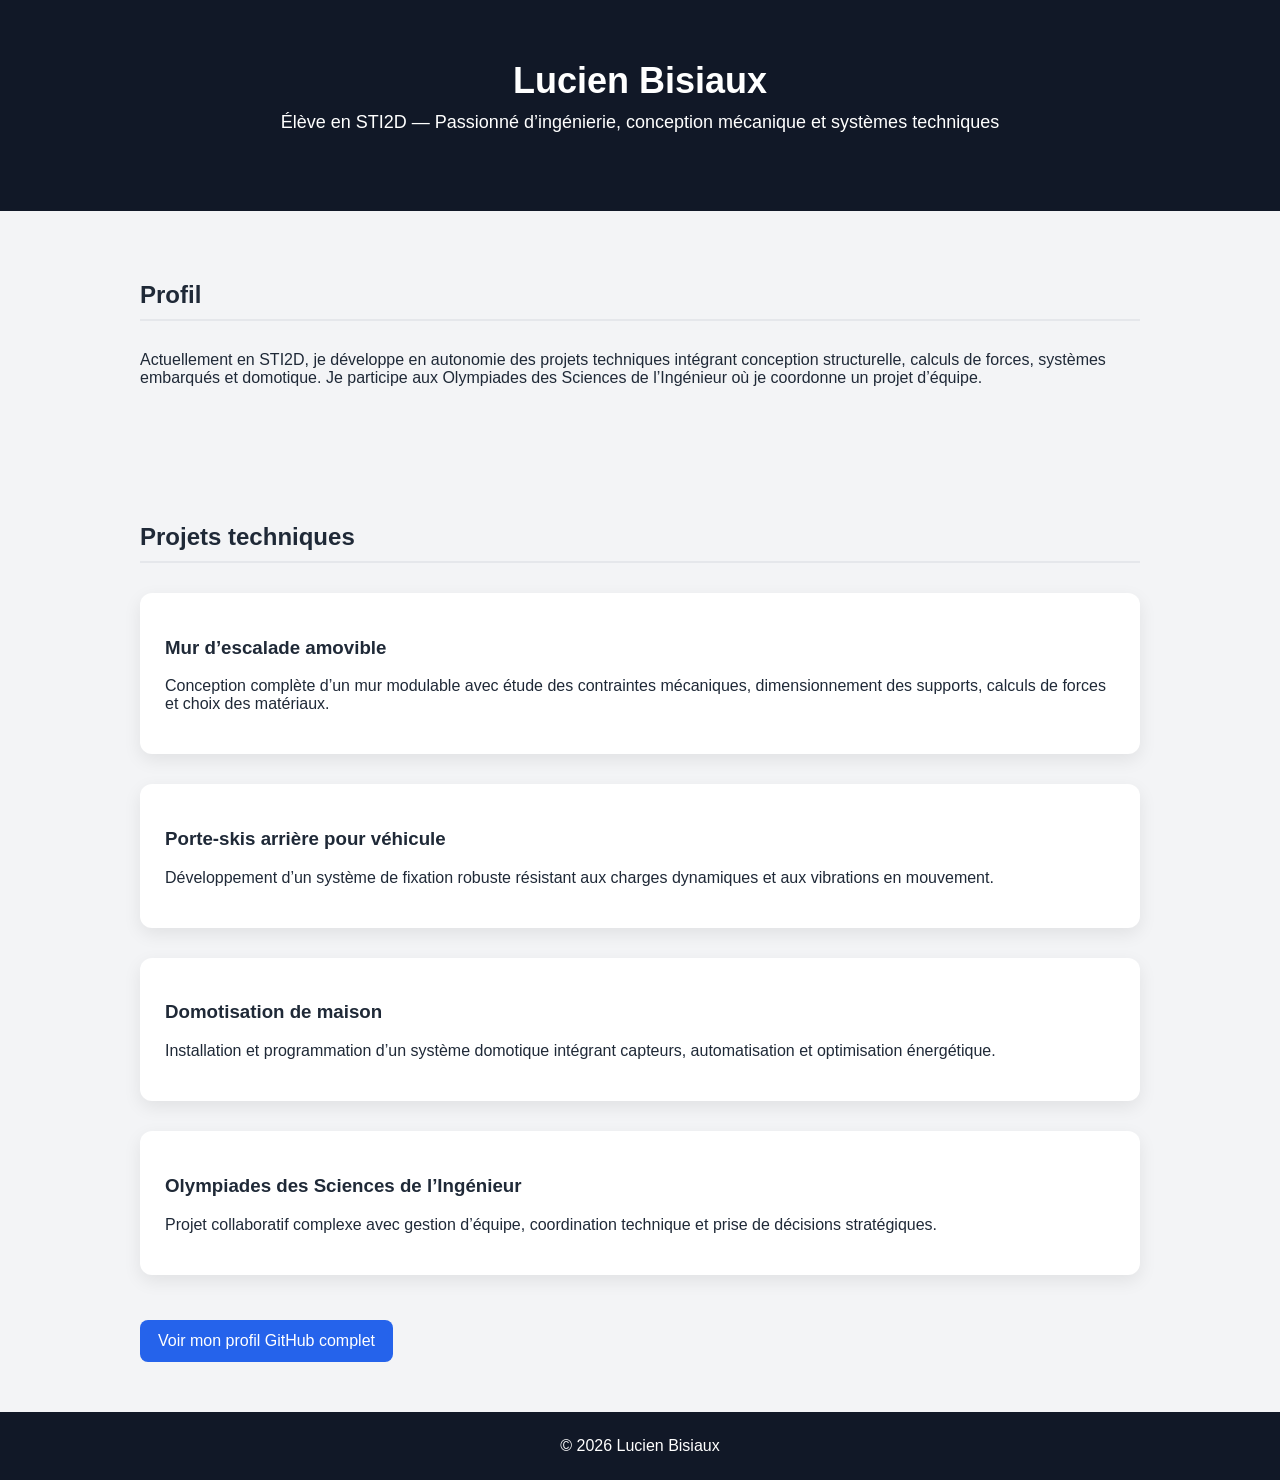
==== index.html @ a981621e "Create index.html" ====
<!DOCTYPE html>
<html lang="fr">
<head>
<meta charset="UTF-8">
<title>Lucien Bisiaux - Portfolio</title>
<style>
body {
    font-family: Arial, sans-serif;
    margin: 0;
    background-color: #f3f4f6;
    color: #1f2937;
}
header {
    background: #111827;
    color: white;
    padding: 60px 20px;
    text-align: center;
}
header h1 {
    margin: 0;
    font-size: 36px;
}
header p {
    margin-top: 10px;
    font-size: 18px;
}
section {
    max-width: 1000px;
    margin: auto;
    padding: 50px 20px;
}
.project {
    background: white;
    padding: 25px;
    margin-bottom: 30px;
    border-radius: 12px;
    box-shadow: 0 6px 18px rgba(0,0,0,0.08);
}
h2 {
    margin-bottom: 30px;
    border-bottom: 2px solid #e5e7eb;
    padding-bottom: 10px;
}
.button {
    display: inline-block;
    padding: 12px 18px;
    background: #2563eb;
    color: white;
    text-decoration: none;
    border-radius: 8px;
    margin-top: 15px;
}
footer {
    background: #111827;
    color: white;
    text-align: center;
    padding: 25px;
}
</style>
</head>
<body>

<header>
<h1>Lucien Bisiaux</h1>
<p>Élève en STI2D — Passionné d’ingénierie, conception mécanique et systèmes techniques</p>
</header>

<section>
<h2>Profil</h2>
<p>
Actuellement en STI2D, je développe en autonomie des projets techniques intégrant
conception structurelle, calculs de forces, systèmes embarqués et domotique.
Je participe aux Olympiades des Sciences de l’Ingénieur où je coordonne un projet d’équipe.
</p>
</section>

<section>
<h2>Projets techniques</h2>

<div class="project">
<h3>Mur d’escalade amovible</h3>
<p>
Conception complète d’un mur modulable avec étude des contraintes mécaniques,
dimensionnement des supports, calculs de forces et choix des matériaux.
</p>
</div>

<div class="project">
<h3>Porte-skis arrière pour véhicule</h3>
<p>
Développement d’un système de fixation robuste résistant aux charges dynamiques
et aux vibrations en mouvement.
</p>
</div>

<div class="project">
<h3>Domotisation de maison</h3>
<p>
Installation et programmation d’un système domotique intégrant capteurs,
automatisation et optimisation énergétique.
</p>
</div>

<div class="project">
<h3>Olympiades des Sciences de l’Ingénieur</h3>
<p>
Projet collaboratif complexe avec gestion d’équipe, coordination technique
et prise de décisions stratégiques.
</p>
</div>

<a class="button" href="https://github.com/LucienBisiaux" target="_blank">
Voir mon profil GitHub complet
</a>

</section>

<footer>
© 2026 Lucien Bisiaux
</footer>

</body>
</html>
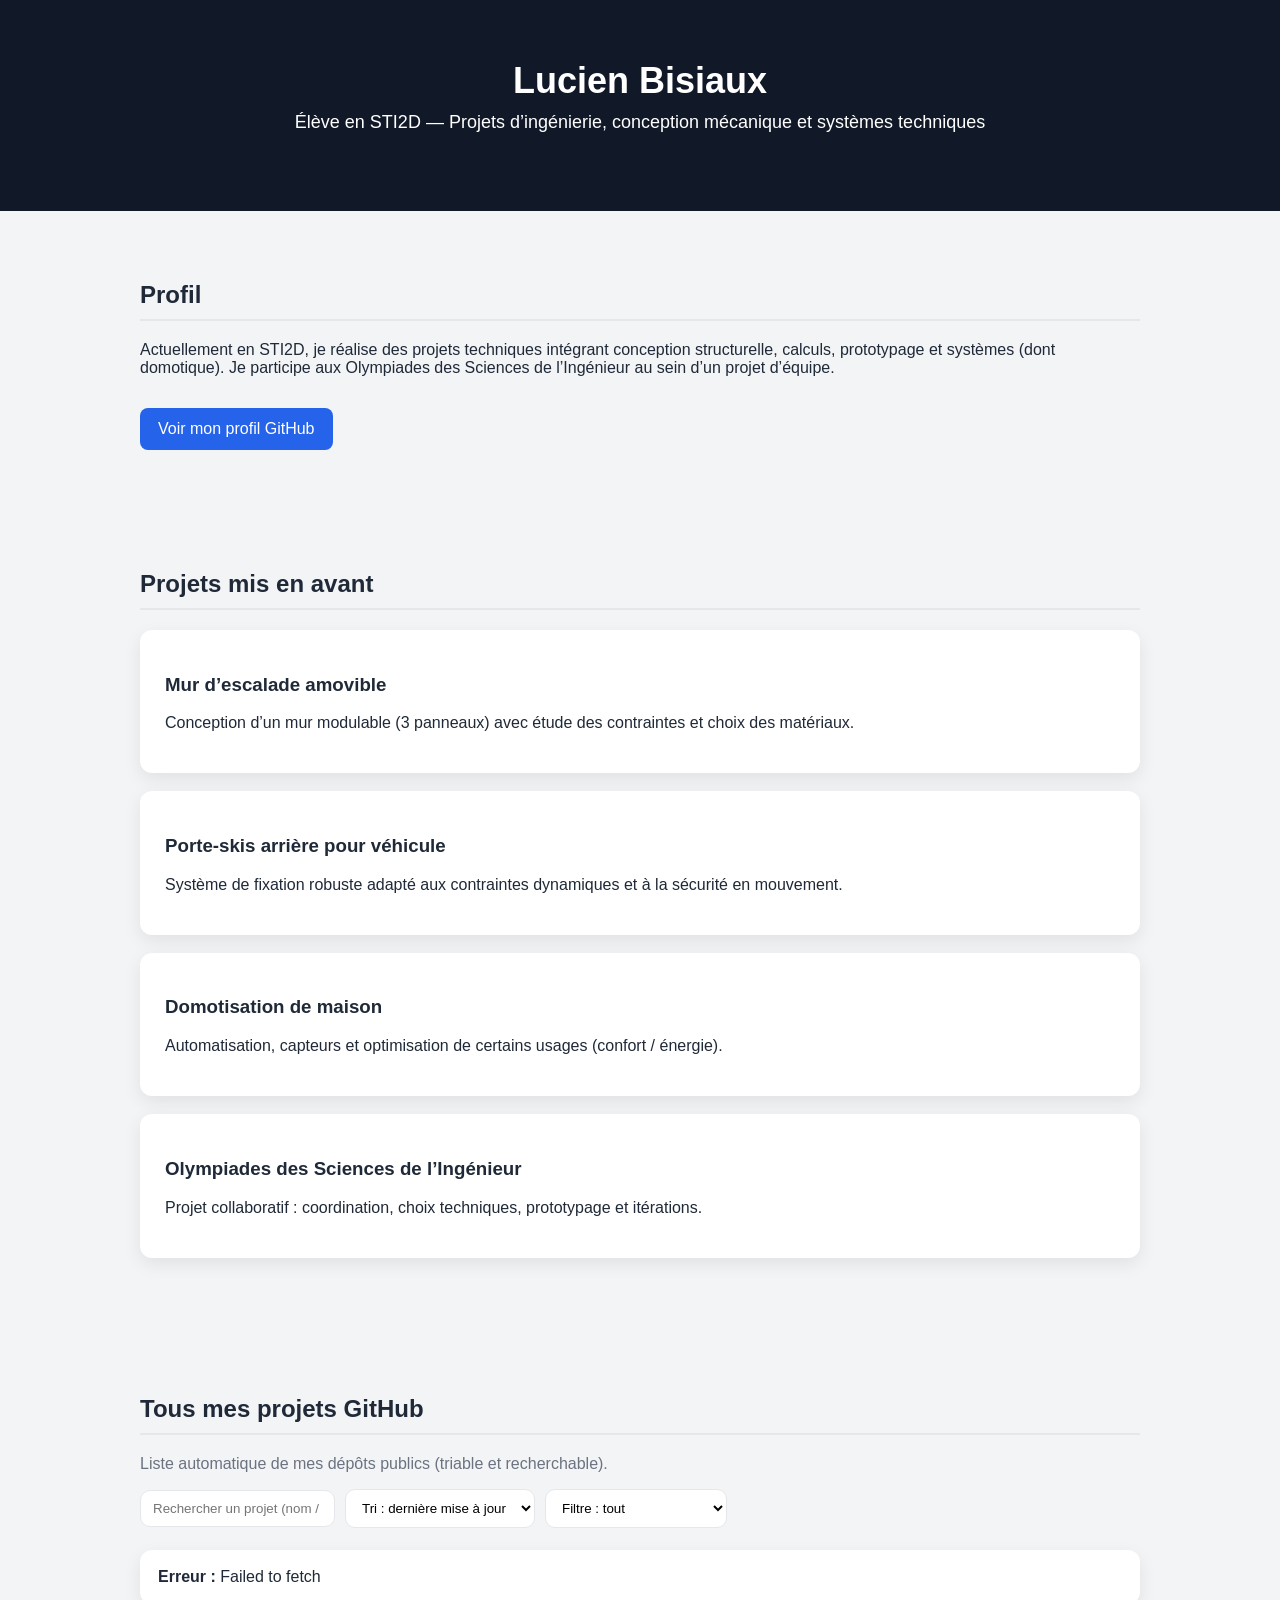
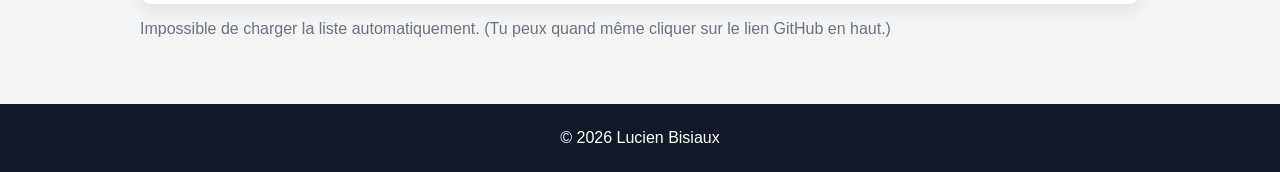
==== commit 3b66fb0c: "Update index.html" ====
--- a/index.html
+++ b/index.html
@@ -2,122 +2,191 @@
 <html lang="fr">
 <head>
 <meta charset="UTF-8">
+<meta name="viewport" content="width=device-width, initial-scale=1.0">
 <title>Lucien Bisiaux - Portfolio</title>
 <style>
-body {
-    font-family: Arial, sans-serif;
-    margin: 0;
-    background-color: #f3f4f6;
-    color: #1f2937;
-}
-header {
-    background: #111827;
-    color: white;
-    padding: 60px 20px;
-    text-align: center;
-}
-header h1 {
-    margin: 0;
-    font-size: 36px;
-}
-header p {
-    margin-top: 10px;
-    font-size: 18px;
-}
-section {
-    max-width: 1000px;
-    margin: auto;
-    padding: 50px 20px;
-}
-.project {
-    background: white;
-    padding: 25px;
-    margin-bottom: 30px;
-    border-radius: 12px;
-    box-shadow: 0 6px 18px rgba(0,0,0,0.08);
-}
-h2 {
-    margin-bottom: 30px;
-    border-bottom: 2px solid #e5e7eb;
-    padding-bottom: 10px;
-}
-.button {
-    display: inline-block;
-    padding: 12px 18px;
-    background: #2563eb;
-    color: white;
-    text-decoration: none;
-    border-radius: 8px;
-    margin-top: 15px;
-}
-footer {
-    background: #111827;
-    color: white;
-    text-align: center;
-    padding: 25px;
-}
+  body { font-family: Arial, sans-serif; margin: 0; background-color: #f3f4f6; color: #1f2937; }
+  header { background: #111827; color: white; padding: 60px 20px; text-align: center; }
+  header h1 { margin: 0; font-size: 36px; }
+  header p { margin-top: 10px; font-size: 18px; }
+  section { max-width: 1000px; margin: auto; padding: 50px 20px; }
+  h2 { margin-bottom: 20px; border-bottom: 2px solid #e5e7eb; padding-bottom: 10px; }
+  .project { background: white; padding: 25px; margin-bottom: 18px; border-radius: 12px; box-shadow: 0 6px 18px rgba(0,0,0,0.08); }
+  .grid { display: grid; grid-template-columns: repeat(auto-fit, minmax(260px, 1fr)); gap: 16px; }
+  .card { background: white; padding: 18px; border-radius: 12px; box-shadow: 0 6px 18px rgba(0,0,0,0.08); }
+  .card h3 { margin: 0 0 8px 0; font-size: 18px; }
+  .meta { font-size: 13px; color: #6b7280; margin-top: 10px; display: flex; gap: 10px; flex-wrap: wrap; }
+  .tag { background: #eef2ff; color: #3730a3; padding: 4px 8px; border-radius: 999px; font-size: 12px; }
+  .button { display: inline-block; padding: 12px 18px; background: #2563eb; color: white; text-decoration: none; border-radius: 8px; margin-top: 15px; }
+  .row { display: flex; gap: 10px; flex-wrap: wrap; align-items: center; margin: 14px 0 22px; }
+  input, select { padding: 10px 12px; border-radius: 10px; border: 1px solid #e5e7eb; background: white; }
+  footer { background: #111827; color: white; text-align: center; padding: 25px; }
+  .muted { color: #6b7280; }
 </style>
 </head>
 <body>
 
 <header>
-<h1>Lucien Bisiaux</h1>
-<p>Élève en STI2D — Passionné d’ingénierie, conception mécanique et systèmes techniques</p>
+  <h1>Lucien Bisiaux</h1>
+  <p>Élève en STI2D — Projets d’ingénierie, conception mécanique et systèmes techniques</p>
 </header>
 
 <section>
-<h2>Profil</h2>
-<p>
-Actuellement en STI2D, je développe en autonomie des projets techniques intégrant
-conception structurelle, calculs de forces, systèmes embarqués et domotique.
-Je participe aux Olympiades des Sciences de l’Ingénieur où je coordonne un projet d’équipe.
-</p>
+  <h2>Profil</h2>
+  <p>
+    Actuellement en STI2D, je réalise des projets techniques intégrant conception structurelle, calculs,
+    prototypage et systèmes (dont domotique). Je participe aux Olympiades des Sciences de l’Ingénieur
+    au sein d’un projet d’équipe.
+  </p>
+
+  <a class="button" href="https://github.com/LucienBisiaux" target="_blank" rel="noopener">
+    Voir mon profil GitHub
+  </a>
 </section>
 
 <section>
-<h2>Projets techniques</h2>
+  <h2>Projets mis en avant</h2>
 
-<div class="project">
-<h3>Mur d’escalade amovible</h3>
-<p>
-Conception complète d’un mur modulable avec étude des contraintes mécaniques,
-dimensionnement des supports, calculs de forces et choix des matériaux.
-</p>
-</div>
+  <div class="project">
+    <h3>Mur d’escalade amovible</h3>
+    <p>Conception d’un mur modulable (3 panneaux) avec étude des contraintes et choix des matériaux.</p>
+  </div>
 
-<div class="project">
-<h3>Porte-skis arrière pour véhicule</h3>
-<p>
-Développement d’un système de fixation robuste résistant aux charges dynamiques
-et aux vibrations en mouvement.
-</p>
-</div>
+  <div class="project">
+    <h3>Porte-skis arrière pour véhicule</h3>
+    <p>Système de fixation robuste adapté aux contraintes dynamiques et à la sécurité en mouvement.</p>
+  </div>
 
-<div class="project">
-<h3>Domotisation de maison</h3>
-<p>
-Installation et programmation d’un système domotique intégrant capteurs,
-automatisation et optimisation énergétique.
-</p>
-</div>
+  <div class="project">
+    <h3>Domotisation de maison</h3>
+    <p>Automatisation, capteurs et optimisation de certains usages (confort / énergie).</p>
+  </div>
 
-<div class="project">
-<h3>Olympiades des Sciences de l’Ingénieur</h3>
-<p>
-Projet collaboratif complexe avec gestion d’équipe, coordination technique
-et prise de décisions stratégiques.
-</p>
-</div>
-
-<a class="button" href="https://github.com/LucienBisiaux" target="_blank">
-Voir mon profil GitHub complet
-</a>
-
+  <div class="project">
+    <h3>Olympiades des Sciences de l’Ingénieur</h3>
+    <p>Projet collaboratif : coordination, choix techniques, prototypage et itérations.</p>
+  </div>
 </section>
 
-<footer>
-© 2026 Lucien Bisiaux
-</footer>
+<section>
+  <h2>Tous mes projets GitHub</h2>
+  <p class="muted">Liste automatique de mes dépôts publics (triable et recherchable).</p>
+
+  <div class="row">
+    <input id="search" type="text" placeholder="Rechercher un projet (nom / description)…" />
+    <select id="sort">
+      <option value="updated">Tri : dernière mise à jour</option>
+      <option value="stars">Tri : étoiles</option>
+      <option value="name">Tri : nom (A→Z)</option>
+    </select>
+    <select id="filter">
+      <option value="all">Filtre : tout</option>
+      <option value="no-forks">Sans forks</option>
+      <option value="no-pages">Sans le site (.github.io)</option>
+    </select>
+  </div>
+
+  <div id="repos" class="grid"></div>
+  <p id="status" class="muted"></p>
+</section>
+
+<footer>© 2026 Lucien Bisiaux</footer>
+
+<script>
+  const username = "LucienBisiaux";
+  const apiUrl = `https://api.github.com/users/${username}/repos?per_page=100&sort=updated`;
+
+  const reposEl = document.getElementById("repos");
+  const statusEl = document.getElementById("status");
+  const searchEl = document.getElementById("search");
+  const sortEl = document.getElementById("sort");
+  const filterEl = document.getElementById("filter");
+
+  let repos = [];
+
+  function formatDate(iso) {
+    const d = new Date(iso);
+    return d.toLocaleDateString("fr-FR", { year: "numeric", month: "short", day: "numeric" });
+  }
+
+  function render(list) {
+    reposEl.innerHTML = "";
+    if (!list.length) {
+      reposEl.innerHTML = `<div class="card"><strong>Aucun projet trouvé.</strong><div class="muted">Change la recherche/filtre.</div></div>`;
+      return;
+    }
+
+    list.forEach(r => {
+      const desc = r.description ? r.description : "Pas de description.";
+      const lang = r.language ? r.language : "—";
+      const stars = r.stargazers_count ?? 0;
+
+      const card = document.createElement("div");
+      card.className = "card";
+      card.innerHTML = `
+        <h3><a href="${r.html_url}" target="_blank" rel="noopener">${r.name}</a></h3>
+        <div class="muted">${desc}</div>
+        <div class="meta">
+          <span class="tag">Langage : ${lang}</span>
+          <span class="tag">★ ${stars}</span>
+          <span class="tag">MAJ : ${formatDate(r.updated_at)}</span>
+        </div>
+      `;
+      reposEl.appendChild(card);
+    });
+  }
+
+  function apply() {
+    const q = searchEl.value.trim().toLowerCase();
+    const sortMode = sortEl.value;
+    const filterMode = filterEl.value;
+
+    let list = [...repos];
+
+    // filtres
+    if (filterMode === "no-forks") list = list.filter(r => !r.fork);
+    if (filterMode === "no-pages") list = list.filter(r => !r.name.toLowerCase().endsWith(".github.io"));
+
+    // recherche
+    if (q) {
+      list = list.filter(r =>
+        (r.name && r.name.toLowerCase().includes(q)) ||
+        (r.description && r.description.toLowerCase().includes(q))
+      );
+    }
+
+    // tri
+    if (sortMode === "name") list.sort((a,b) => a.name.localeCompare(b.name));
+    if (sortMode === "stars") list.sort((a,b) => (b.stargazers_count||0) - (a.stargazers_count||0));
+    if (sortMode === "updated") list.sort((a,b) => new Date(b.updated_at) - new Date(a.updated_at));
+
+    render(list);
+  }
+
+  async function loadRepos() {
+    statusEl.textContent = "Chargement des projets…";
+    try {
+      const res = await fetch(apiUrl, { headers: { "Accept": "application/vnd.github+json" } });
+      if (!res.ok) throw new Error(`Erreur API GitHub (${res.status})`);
+      repos = await res.json();
+
+      // Option : n'afficher que les repos publics + pas les repos vides (si tu veux)
+      repos = repos.filter(r => !r.private);
+
+      statusEl.textContent = `Projets chargés : ${repos.length}`;
+      apply();
+    } catch (e) {
+      statusEl.textContent = "Impossible de charger la liste automatiquement. (Tu peux quand même cliquer sur le lien GitHub en haut.)";
+      reposEl.innerHTML = `<div class="card"><strong>Erreur :</strong> ${e.message}</div>`;
+    }
+  }
+
+  searchEl.addEventListener("input", apply);
+  sortEl.addEventListener("change", apply);
+  filterEl.addEventListener("change", apply);
+
+  loadRepos();
+</script>
 
 </body>
 </html>
